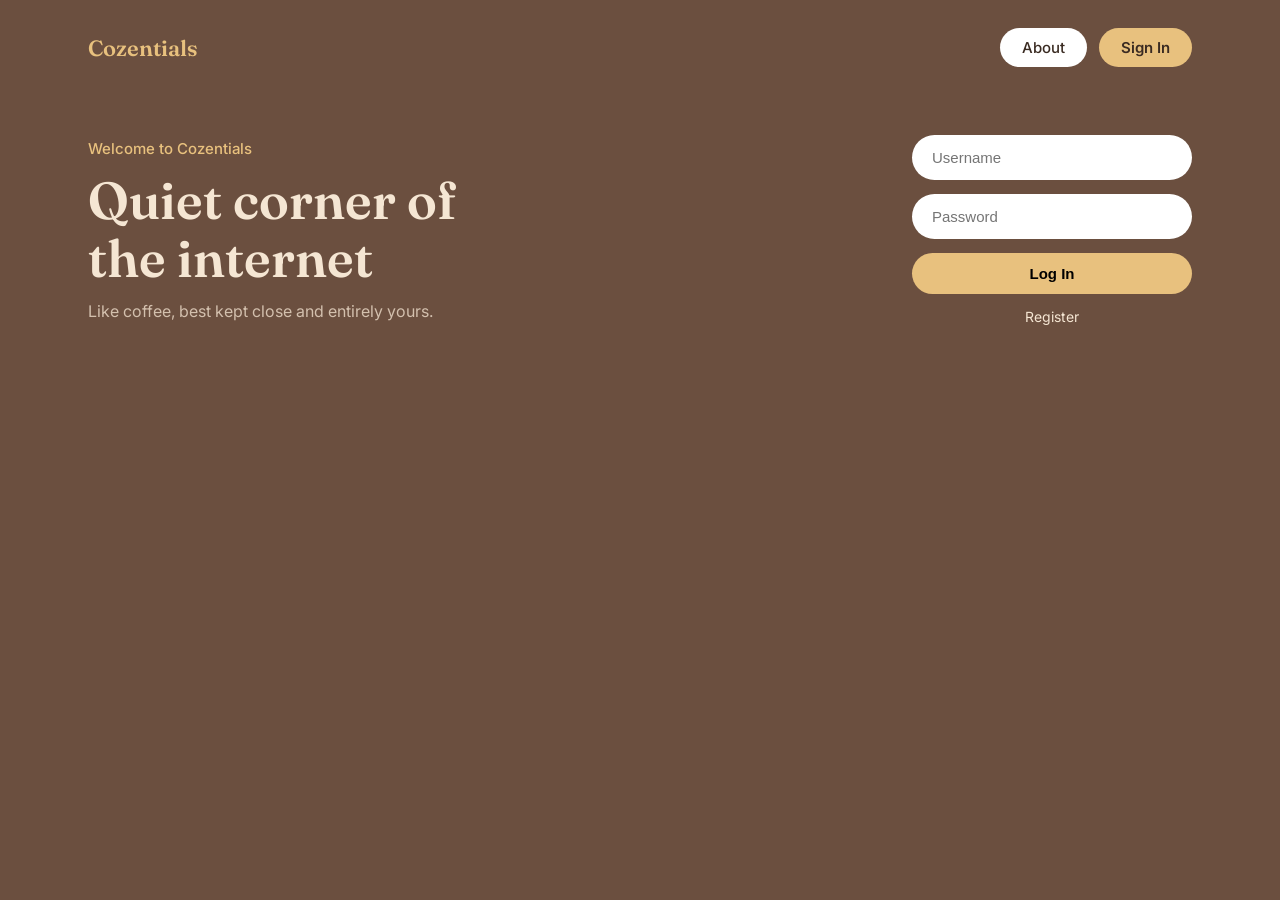
==== index.html @ a1be435f "first commit" ====
<!DOCTYPE html>
<html lang="en">
<head>
    <meta charset="UTF-8">
    <meta name="viewport" content="width=device-width, initial-scale=1.0">
    <title>Cozentials</title>
    <link rel="preconnect" href="https://fonts.googleapis.com">
    <link href="https://fonts.googleapis.com/css2?family=Fraunces:opsz,wght@9..144,600&family=Inter:wght@400;500;600&display=swap" rel="stylesheet">
    <link rel ="stylesheet" href="style.css">
</head>
<body>
    <nav>
        <span class ="logo">Cozentials</span>
        <a ref = "about.html">About</a>
        <a href = "#" class = "btn-gold">Sign In</a>
    </nav>

    <section class = "hero">
        <div class = "hero-text">
            <p class ="eyebrow">Welcome to Cozentials</p>
            <h1>Quiet corner of <br>the internet</h1>
            <p class = "subtext">Like coffee, best kept close and entirely yours.</p>
        </div>

        <form class = "login-form">
            <input type = "text" placeholder = "Username">
            <input type = "password" placeholder = "Password">
            <button type = "submit" class = "btn-gold">Log In</button>
            <a href ="#" class = "register-link">Register</a>
        </form>
    </section>

 
    
</body>
</html>
---- style.css ----
:root {
     --bg: #6B4F3F;
    --cream: #F5E6D3;
    --gold: #E8C17E;
    --ink: #3A2B22;
}

* {
    box-sizing: border-box;
}

body {
    margin: 0;
    background: var(--bg);
    color: var(--cream);
    font-family: 'Inter', sans-serif;
    min-height: 100vh;
}
 
nav {
    display: flex;
    align-items: center;
    gap: 12px;
    padding: 28px 48px;
    max-width: 1200px;
    margin: 0 auto;
}

nav .logo{
    font-family: 'Fraunces', serif;
    font-weight: 600;
    font-size: 22px;
    color: var(--gold);
    margin-right: auto;
}

nav a {
    text-decoration: none;
    padding: 10px 22px;
    border-radius: 999px;
    font-size: 15px;
    color: var(--ink);
    font-weight: 500;
    background: white;
}

.btn-gold {
    background: var(--gold) !important; 
    font-weight: 600;
}

.hero {
  display: flex;
  justify-content: space-between;
  align-items: center;
  gap: 40px;
  max-width: 1200px;
  margin: 0 auto;
  padding: 40px 48px 80px;
}

.hero-text {
  max-width: 500px;
}

.eyebrow {
  color: var(--gold);
  font-size: 15px;
  font-weight: 500;
  margin: 0 0 14px;
}

.hero-text h1 {
  font-family: 'Fraunces', serif;
  font-weight: 600;
  font-size: clamp(36px, 6vw, 52px);
  line-height: 1.1;
  margin: 0 0 14px;
}

.subtext {
  color: rgba(245,230,211,0.75);
  font-size: 16px;
  margin: 0;
}

.login-form {
  display: flex;
  flex-direction: column;
  gap: 14px;
  width: 280px;
}

.login-form input {
  padding: 14px 20px;
  border-radius: 999px;
  border: none;
  font-size: 15px;
}

.login-form button {
  border: none;
  cursor: pointer;
  padding: 12px 0;
  border-radius: 999px;
  font-size: 15px;
}

.register-link {
  color: var(--cream);
  text-align: center;
  text-decoration: none;
  font-size: 14px;
}

.card-list {
  max-width: 900px;
  margin: 40px auto 0;
  padding: 0 48px 80px;
  display: flex;
  flex-direction: column;
  gap: 16px;
}

.card {
  background: var(--cream);
  color: var(--ink);
  border-radius: 10px;
  padding: 22px 26px;
  text-decoration: none;
  display: flex;
  align-items: center;
  gap: 20px;
}

.card .icon {
  width: 48px;
  height: 48px;
  border-radius: 8px;
  background: rgba(162,81,46,0.1);
  display: flex;
  align-items: center;
  justify-content: center;
  font-size: 22px;
  flex-shrink: 0;
}

.card .text {
  flex: 1;
}

.card .label {
  font-family: 'Fraunces', serif;
  font-size: 19px;
  font-weight: 600;
  display: block;
  margin-bottom: 3px;
}

.card .desc {
  font-size: 14px;
  color: rgba(58,43,34,0.65);
}

.card .open-btn {
  background: #A2512E;
  color: white;
  padding: 10px 20px;
  border-radius: 999px;
  font-size: 14px;
  font-weight: 600;
  white-space: nowrap;
}
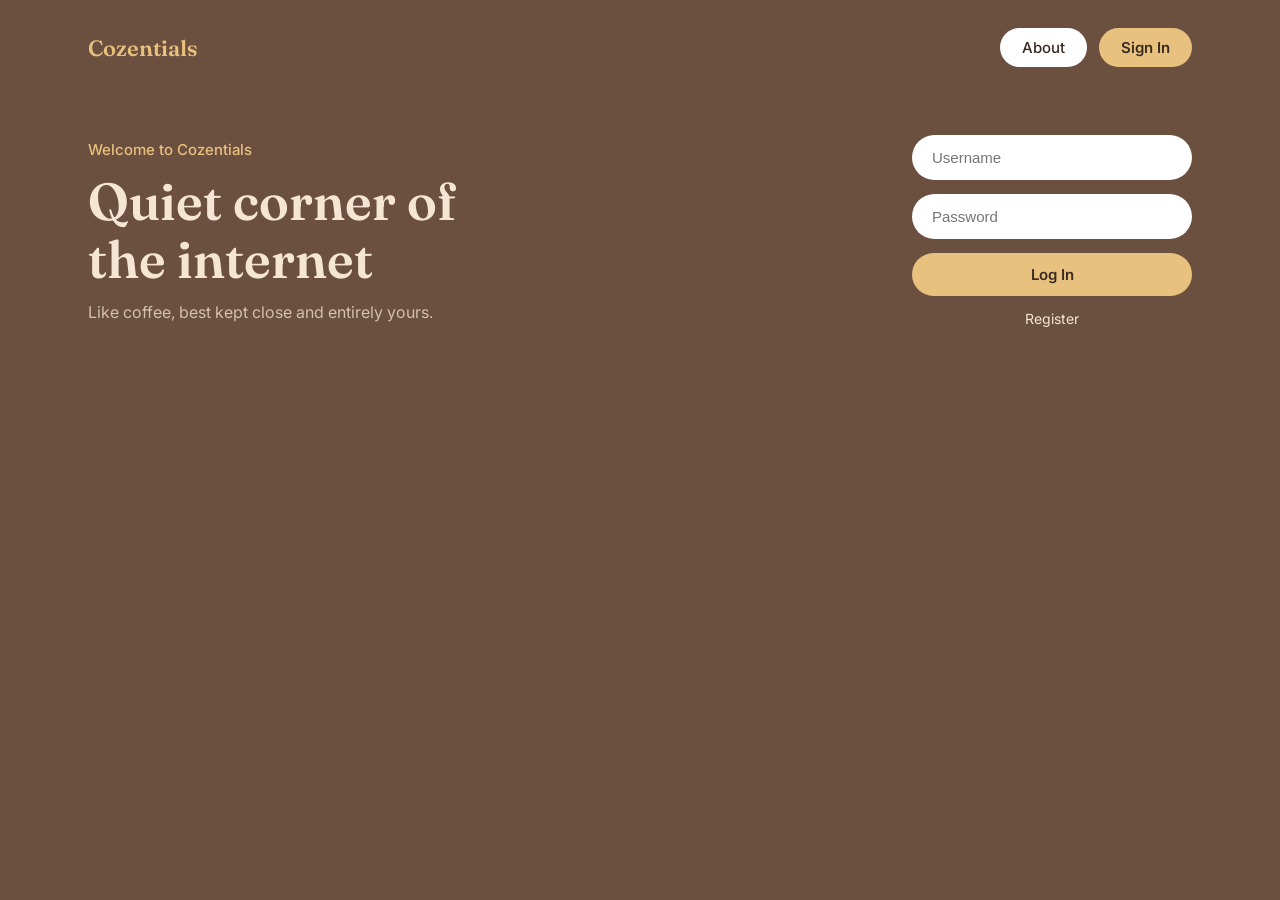
==== commit 1258c3cc: "made log inconnected to dashboard" ====
--- a/index.html
+++ b/index.html
@@ -22,12 +22,12 @@
             <p class = "subtext">Like coffee, best kept close and entirely yours.</p>
         </div>
 
-        <form class = "login-form">
-            <input type = "text" placeholder = "Username">
-            <input type = "password" placeholder = "Password">
-            <button type = "submit" class = "btn-gold">Log In</button>
-            <a href ="#" class = "register-link">Register</a>
-        </form>
+       <div class="login-form">
+  <input type="text" placeholder="Username">
+  <input type="password" placeholder="Password">
+  <a href="features.html" class="btn-gold login-btn">Log In</a>
+  <a href="features.html" class="register-link">Register</a>
+</div>
     </section>
 
  
--- a/style.css
+++ b/style.css
@@ -106,6 +106,16 @@
   font-size: 15px;
 }
 
+.login-form a.login-btn {
+  display: block;
+  text-align: center;
+  text-decoration: none;
+  padding: 12px 0;
+  border-radius: 999px;
+  font-size: 15px;
+  color: var(--ink);
+}
+
 .register-link {
   color: var(--cream);
   text-align: center;
@@ -113,6 +123,7 @@
   font-size: 14px;
 }
 
+/* Features */
 .card-list {
   max-width: 900px;
   margin: 40px auto 0;
@@ -170,4 +181,249 @@
   font-size: 14px;
   font-weight: 600;
   white-space: nowrap;
+}
+
+    /*GWA*/
+    .tool-container {
+  max-width: 1000px;
+  margin: 0 auto;
+  padding: 40px 48px 80px;
+}
+
+.tool-container h1 {
+  font-family: 'DM Serif Display', serif;
+  font-size: 34px;
+  margin: 0 0 6px;
+}
+
+.tool-subtext {
+  color: rgba(245,230,211,0.7);
+  margin: 0 0 28px;
+  font-size: 15px;
+}
+
+.calculator-layout {
+  display: flex;
+  gap: 24px;
+  align-items: flex-start;
+}
+
+.form-side {
+  flex: 1.4;
+  background: rgba(245,230,211,0.06);
+  border: 1px solid rgba(245,230,211,0.15);
+  border-radius: 12px;
+  padding: 24px;
+}
+
+.text-input {
+  width: 100%;
+  padding: 12px 16px;
+  border-radius: 8px;
+  border: none;
+  margin-bottom: 10px;
+  font-size: 14px;
+  box-sizing: border-box;
+}
+
+.grade-header {
+  display: flex;
+  gap: 10px;
+  padding: 0 4px;
+  margin: 14px 0 6px;
+  font-size: 13px;
+  color: rgba(245,230,211,0.6);
+}
+
+.grade-header span:first-child { flex: 2; }
+.grade-header span:last-child { flex: 1; }
+
+.grade-row {
+  display: flex;
+  gap: 10px;
+  margin-bottom: 8px;
+}
+
+.grade-row input {
+  padding: 10px 14px;
+  border-radius: 8px;
+  border: none;
+  font-size: 14px;
+}
+
+.grade-row input.subject-name { flex: 2; }
+.grade-row input.subject-grade { flex: 1; }
+
+.remove-row-btn {
+  background: rgba(162,81,46,0.15);
+  border: none;
+  border-radius: 8px;
+  width: 38px;
+  color: #A2512E;
+  cursor: pointer;
+  font-size: 15px;
+}
+
+.form-actions {
+  display: flex;
+  gap: 10px;
+  margin-top: 16px;
+}
+
+.btn-secondary {
+  background: white;
+  color: var(--ink);
+  border: none;
+  padding: 10px 16px;
+  border-radius: 999px;
+  font-size: 13px;
+  font-weight: 600;
+  cursor: pointer;
+}
+
+.btn-outline {
+  background: transparent;
+  color: var(--cream);
+  border: 1px solid rgba(245,230,211,0.4);
+  padding: 10px 16px;
+  border-radius: 999px;
+  font-size: 13px;
+  font-weight: 600;
+  cursor: pointer;
+}
+
+.result-side {
+  flex: 1;
+  background: var(--cream);
+  color: var(--ink);
+  border-radius: 12px;
+  padding: 28px 24px;
+  text-align: center;
+  align-self: stretch;
+}
+
+.result-placeholder {
+  color: rgba(58,43,34,0.5);
+  font-size: 14px;
+}
+
+/* GWA HISTORY  */
+
+#history-section {
+  margin-top: 12px;
+}
+
+.history-entry {
+  background: rgba(245,230,211,0.06);
+  border: 1px solid rgba(245,230,211,0.12);
+  border-radius: 8px;
+  padding: 12px 16px;
+  margin-bottom: 8px;
+  font-size: 14px;
+}
+
+.history-date {
+  color: rgba(245,230,211,0.5);
+  font-size: 12px;
+}
+
+.history-entry {
+  display: flex;
+  justify-content: space-between;
+  align-items: center;
+}
+
+.delete-history-btn {
+  background: rgba(162,81,46,0.15);
+  border: none;
+  border-radius: 6px;
+  width: 26px;
+  height: 26px;
+  color: #A2512E;
+  cursor: pointer;
+  font-size: 12px;
+  flex-shrink: 0;
+}
+
+
+/* ===== TO-DO LIST ===== */
+
+.todo-add-row {
+  display: flex;
+  gap: 10px;
+  margin-bottom: 30px;
+  flex-wrap: wrap;
+}
+
+.todo-add-row .text-input {
+  flex: 1;
+  min-width: 150px;
+  margin-bottom: 0;
+}
+
+.task-table {
+  width: 100%;
+  border-collapse: collapse;
+  margin-bottom: 24px;
+  background: rgba(245,230,211,0.06);
+  border-radius: 10px;
+  overflow: hidden;
+}
+
+.task-row td {
+  padding: 14px 16px;
+  border-bottom: 1px solid rgba(245,230,211,0.1);
+  vertical-align: middle;
+}
+
+.task-name {
+  display: block;
+  font-weight: 600;
+}
+
+.task-note {
+  display: block;
+  font-size: 13px;
+  color: rgba(245,230,211,0.6);
+  margin-top: 2px;
+}
+
+.status-badge {
+  padding: 4px 12px;
+  border-radius: 999px;
+  font-size: 12px;
+  font-weight: 600;
+  white-space: nowrap;
+}
+
+.status-missing {
+  background: rgba(200,80,60,0.2);
+  color: #E8916E;
+}
+
+.status-upcoming {
+  background: rgba(232,193,126,0.2);
+  color: var(--gold);
+}
+
+.status-done {
+  background: rgba(140,180,140,0.2);
+  color: #A8CBA8;
+}
+
+.delete-task-btn {
+  background: rgba(162,81,46,0.15);
+  border: none;
+  border-radius: 6px;
+  width: 30px;
+  height: 30px;
+  color: var(--cream);
+  cursor: pointer;
+  font-size: 13px;
+}
+
+.empty-message {
+  color: rgba(245,230,211,0.4);
+  font-size: 14px;
+  margin-bottom: 24px;
 }
